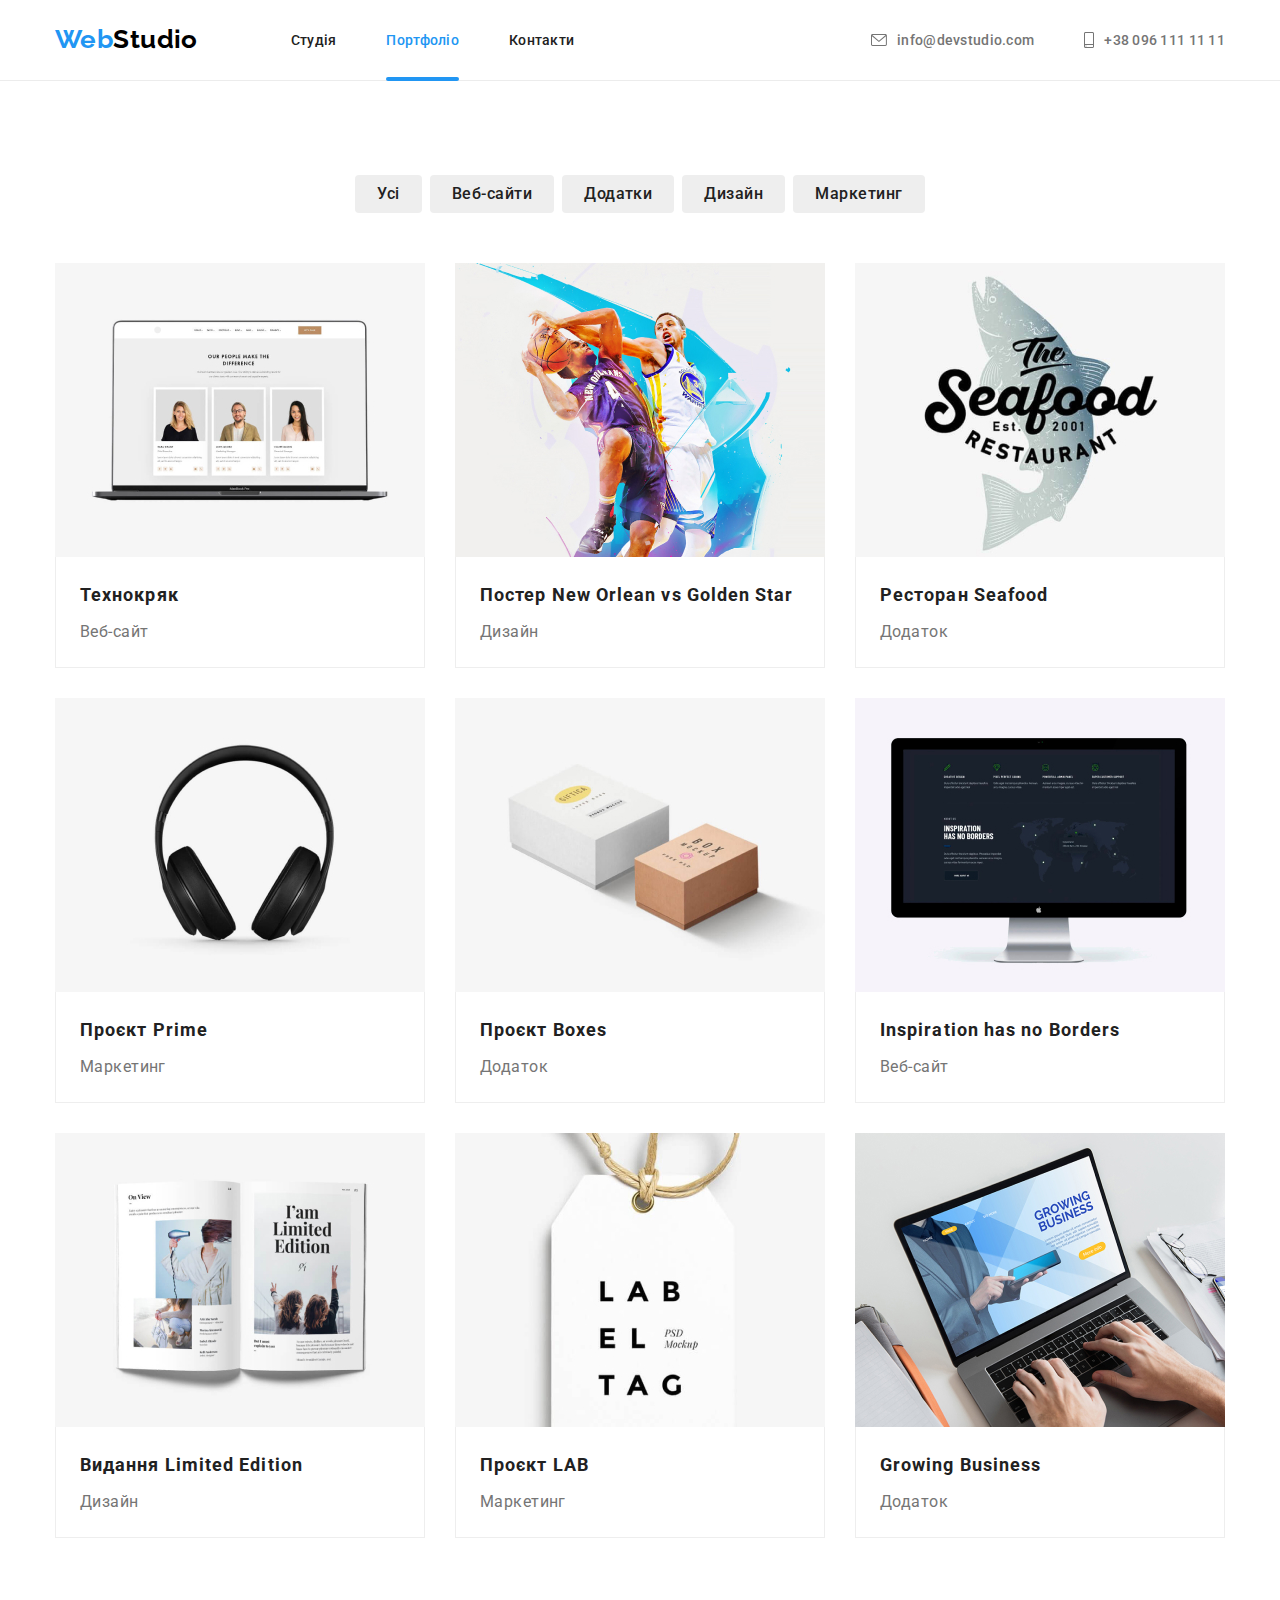
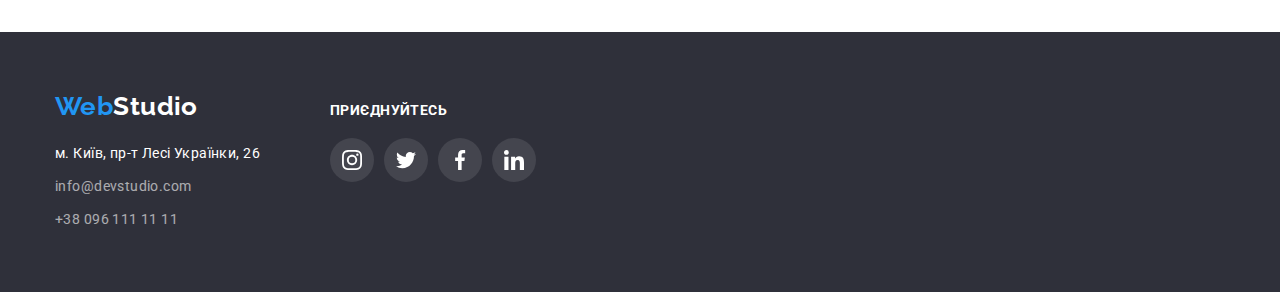
==== portfolio.html @ 3f6d94b1 "cloned repository" ====
<!DOCTYPE html>
<html lang="uk">
  <head>
    <meta charset="UTF-8" />
    <meta http-equiv="X-UA-Compatible" content="IE=edge" />
    <meta name="viewport" content="width=device-width, initial-scale=1.0" />
    <link
      rel="stylesheet"
      href="https://cdnjs.cloudflare.com/ajax/libs/modern-normalize/1.1.0/modern-normalize.css"
      integrity="sha512-Y0MM+V6ymRKN2zStTqzQ227DWhhp4Mzdo6gnlRnuaNCbc+YN/ZH0sBCLTM4M0oSy9c9VKiCvd4Jk44aCLrNS5Q=="
      crossorigin="anonymous"
      referrerpolicy="no-referrer"
    />
    <link rel="stylesheet" href="./styles.css/styles.css" />
    <link rel="preconnect" href="https://fonts.googleapis.com" />
    <link rel="preconnect" href="https://fonts.gstatic.com" crossorigin />
    <link
      href="https://fonts.googleapis.com/css2?family=Raleway:wght@700&family=Roboto:wght@400;500;700;900&display=swap"
      rel="stylesheet"
    />

    <title>WebStudio | Portfolio</title>
  </head>
  <body>
    <header class="page-header">
      <div class="container header-container">
        <a href="./index.html" class="header-logo"
          ><span class="accent">Web</span>Studio</a
        >
        <nav>
          <ul class="list nav-items">
            <li><a href="./index.html" class="nav-item">Студія</a></li>
            <li>
              <a href="./portfolio.html" class="active nav-item">Портфоліо</a>
            </li>
            <li><a href="" class="nav-item">Контакти</a></li>
          </ul>
        </nav>
        <ul class="list header-contacts">
          <li class="display-flex header-contact">
            <svg class="icon mail">
              <use href="./images/icons.svg#icon-envelope"></use>
            </svg>
            <a href="mailto:info@devstudio.com" class="header-contact"
              >info@devstudio.com</a
            >
          </li>
          <li class="display-flex header-contact">
            <svg class="icon phone">
              <use href="./images/icons.svg#icon-smartphone"></use>
            </svg>

            <a href="tel:+380961111111" class="header-contact"
              >+38 096 111 11 11</a
            >
          </li>
        </ul>
      </div>
    </header>
    <main>
      <section class="section">
        <div class="container">
          <h1 class="hidden">Проєкти фірми</h1>
          <ul class="list radio-btns">
            <li><button class="radio-btn" type="button">Усі</button></li>
            <li><button class="radio-btn" type="button">Веб-сайти</button></li>
            <li><button class="radio-btn" type="button">Додатки</button></li>
            <li><button class="radio-btn" type="button">Дизайн</button></li>
            <li><button class="radio-btn" type="button">Маркетинг</button></li>
          </ul>
          <ul class="products list">
            <li class="product">
              <a href="#" class="product-link">
                <div class="product-img">
                  <img
                    src="./images/img.jpg"
                    alt="Ноутбук, на якому відкритий сайт, що зображує фото трьох людех"
                    width="370"
                    height="294"
                    class="product-img"
                  />
                  <div class="img-description">
                    <p>
                      Ресурс пропонує комплексні пропозиції з різним рівнем
                      функціоналу та сервісів. Все це дозволить відвідувачу
                      отримати вичерпні відомості про компанію чи приватну
                      особу.
                    </p>
                  </div>
                </div>
                <div class="product-description">
                  <h2 class="product-heading">Технокряк</h2>
                  <p class="product-text">Веб-сайт</p>
                </div>
              </a>
            </li>
            <li class="product">
              <a href="#" class="product-link">
                <div class="product-img">
                  <img
                    src="./images/img-1.jpg"
                    alt="Один баскетболіст намагається перехопити м'яча в іншого"
                    width="370"
                    class="product-img"
                  />
                  <div class="img-description">
                    <p>
                      Ресурс пропонує комплексні пропозиції з різним рівнем
                      функціоналу та сервісів. Все це дозволить відвідувачу
                      отримати вичерпні відомості про компанію чи приватну
                      особу.
                    </p>
                  </div>
                </div>
                <div class="product-description">
                  <h2 class="product-heading">
                    Постер New Orlean vs Golden Star
                  </h2>
                  <p class="product-text">Дизайн</p>
                </div>
              </a>
            </li>
            <li class="product">
              <a href="#" class="product-link">
                <div class="product-img">
                  <img
                    src="./images/img-2.jpg"
                    alt="Логотип ресторану Seafood"
                    width="370"
                    class="product-img"
                  />
                  <div class="img-description">
                    <p>
                      Ресурс пропонує комплексні пропозиції з різним рівнем
                      функціоналу та сервісів. Все це дозволить відвідувачу
                      отримати вичерпні відомості про компанію чи приватну
                      особу.
                    </p>
                  </div>
                </div>
                <div class="product-description">
                  <h2 class="product-heading">Ресторан Seafood</h2>
                  <p class="product-text">Додаток</p>
                </div>
              </a>
            </li>
            <li class="product">
              <a href="#" class="product-link">
                <div class="product-img">
                  <img
                    src="./images/img-3.jpg"
                    alt="Чорні навушники"
                    width="370"
                    class="product-img"
                  />
                  <div class="img-description">
                    <p>
                      Ресурс пропонує комплексні пропозиції з різним рівнем
                      функціоналу та сервісів. Все це дозволить відвідувачу
                      отримати вичерпні відомості про компанію чи приватну
                      особу.
                    </p>
                  </div>
                </div>
                <div class="product-description">
                  <h2 class="product-heading">Проєкт Prime</h2>
                  <p class="product-text">Маркетинг</p>
                </div>
              </a>
            </li>
            <li class="product">
              <a href="#" class="product-link">
                <div class="product-img">
                  <img
                    src="./images/img-4.jpg"
                    alt="Дві коробки"
                    width="370"
                    class="product-img"
                  />
                  <div class="img-description">
                    <p>
                      Ресурс пропонує комплексні пропозиції з різним рівнем
                      функціоналу та сервісів. Все це дозволить відвідувачу
                      отримати вичерпні відомості про компанію чи приватну
                      особу.
                    </p>
                  </div>
                </div>
                <div class="product-description">
                  <h2 class="product-heading">Проєкт Boxes</h2>
                  <p class="product-text">Додаток</p>
                </div>
              </a>
            </li>
            <li class="product">
              <a href="#" class="product-link">
                <div class="product-img">
                  <img
                    src="./images/img-5.jpg"
                    alt="Монітор, що зображує сайт проєкту Inspiration has no Borders"
                    width="370"
                    class="product-img"
                  />
                  <div class="img-description">
                    <p>
                      Ресурс пропонує комплексні пропозиції з різним рівнем
                      функціоналу та сервісів. Все це дозволить відвідувачу
                      отримати вичерпні відомості про компанію чи приватну
                      особу.
                    </p>
                  </div>
                </div>
                <div class="product-description">
                  <h2 class="product-heading">Inspiration has no Borders</h2>
                  <p class="product-text">Веб-сайт</p>
                </div>
              </a>
            </li>
            <li class="product">
              <a href="#" class="product-link">
                <div class="product-img">
                  <img
                    src="./images/img-6.jpg"
                    alt="Відкрити книга"
                    width="370"
                    class="product-img"
                  />
                  <div class="img-description">
                    <p>
                      Ресурс пропонує комплексні пропозиції з різним рівнем
                      функціоналу та сервісів. Все це дозволить відвідувачу
                      отримати вичерпні відомості про компанію чи приватну
                      особу.
                    </p>
                  </div>
                </div>
                <div class="product-description">
                  <h2 class="product-heading">Видання Limited Edition</h2>
                  <p class="product-text">Дизайн</p>
                </div>
              </a>
            </li>
            <li class="product">
              <a href="#" class="product-link">
                <div class="product-img">
                  <img
                    src="./images/img-7.jpg"
                    alt="Бірка з написом Lab El Tag"
                    width="370"
                    class="product-img"
                  />
                  <div class="img-description">
                    <p>
                      Ресурс пропонує комплексні пропозиції з різним рівнем
                      функціоналу та сервісів. Все це дозволить відвідувачу
                      отримати вичерпні відомості про компанію чи приватну
                      особу.
                    </p>
                  </div>
                </div>
                <div class="product-description">
                  <h2 class="product-heading">Проєкт LAB</h2>
                  <p class="product-text">Маркетинг</p>
                </div>
              </a>
            </li>
            <li class="product">
              <a href="#" class="product-link">
                <div class="product-img">
                  <img
                    src="./images/img-8.jpg"
                    alt="Людина працює за ноутбуком, на якому відкритий додаток Growing Business"
                    width="370"
                    class="product-img"
                  />
                  <div class="img-description">
                    <p>
                      Ресурс пропонує комплексні пропозиції з різним рівнем
                      функціоналу та сервісів. Все це дозволить відвідувачу
                      отримати вичерпні відомості про компанію чи приватну
                      особу.
                    </p>
                  </div>
                </div>
                <div class="product-description">
                  <h2 class="product-heading">Growing Business</h2>
                  <p class="product-text">Додаток</p>
                </div>
              </a>
            </li>
          </ul>
        </div>
      </section>
    </main>
    <footer class="page-footer">
      <div class="container footer">
        <div>
          <a href="./index.html" class="footer-logo"
            ><span class="accent">Web</span>Studio</a
          >
          <address>
            <ul class="list">
              <li class="footer-address">
                <a
                  href="https://www.google.com/maps/place/Lesi+Ukrainky+Blvd,+26,+Kyiv,+02000/@50.4265841,30.5361971,17z/data=!3m1!4b1!4m5!3m4!1s0x40d4cf0e033ecbe9:0x57a4dffefec77da0!8m2!3d50.4265807!4d30.5383858"
                  target="_blank"
                  class="address-link first"
                  >м. Київ, пр-т Лесі Українки, 26</a
                >
              </li>
              <li class="footer-address">
                <a href="mailto:info@devstudio.com" class="address-link"
                  >info@devstudio.com</a
                >
              </li>
              <li class="footer-address">
                <a href="tel:+380961111111" class="address-link"
                  >+38 096 111 11 11</a
                >
              </li>
            </ul>
          </address>
        </div>
        <div class="footer-join-us">
          <b class="footer-subheading">приєднуйтесь</b>
          <ul class="list social-media-icons">
            <li class="social-media-icon-bcg">
              <a href="#" class="social-media-link footer-icon">
                <svg class="social-media-icon">
                  <use href="./images/icons.svg#icon-instagram-2"></use>
                </svg>
              </a>
            </li>
            <li class="social-media-icon-bcg">
              <a href="#" class="social-media-link footer-icon">
                <svg class="social-media-icon">
                  <use href="./images/icons.svg#icon-twitter-1"></use>
                </svg>
              </a>
            </li>
            <li class="social-media-icon-bcg">
              <a href="#" class="social-media-link footer-icon">
                <svg class="social-media-icon">
                  <use href="./images/icons.svg#icon-facebook-1"></use>
                </svg>
              </a>
            </li>
            <li class="social-media-icon-bcg">
              <a href="#" class="social-media-link footer-icon">
                <svg class="social-media-icon">
                  <use href="./images/icons.svg#icon-linkedin-1"></use>
                </svg>
              </a>
            </li>
          </ul>
        </div>
      </div>
    </footer>
  </body>
</html>
---- styles.css/styles.css ----
:root {
  --main-font: "Roboto", sans-serif;
  --logo-font: "Raleway", sans-serif;

  --accent: #2196f3;
  --accent-transparent: rgba(33, 150, 243, 0.9);
  --black-text: #212121;
  --grey-text: #757575;
  --black-background: #2f303a;
  --grey-button: #f5f4fa;
  --white: #fff;
  --black: #000;
  --grey: #eee;
  --social-media-icon: #afb1b8;
  --activity-bcg: rgba(47, 48, 58, 0.8);

  --cubic: cubic-bezier(0.4, 0, 0.2, 1);
}

*,
*::after,
*::before {
  box-sizing: border-box;
}

h1,
h2,
h3,
p,
b {
  margin: 0;
}

a {
  color: inherit;
}

body {
  font-family: var(--main-font);
  color: var(--grey-text);
  letter-spacing: 0.03em;
  font-size: 14px;
}

img {
  display: block;
  max-width: 100%;
  height: auto;
}

.list {
  list-style: none;
  margin: 0;
  padding: 0;
}

.container {
  width: 1200px;
  margin: 0 auto;
  padding-left: 15px;
  padding-right: 15px;
}

.section {
  padding-top: 94px;
  padding-bottom: 94px;
}

/* Header */

.page-header {
  border-bottom: 1px solid #ececec;
}

.header-container {
  display: flex;
  align-items: center;
}

/* logo */

.header-logo {
  margin-right: 93px;
  padding-top: 24px;
  padding-bottom: 25px;

  text-decoration: none;
  font-family: var(--logo-font);
  font-size: 26px;
  font-weight: 700;

  color: var(--black);
}

/* nav */

.nav-items {
  display: flex;
  gap: 50px;
}

.nav-item,
.nav-item:visited {
  padding-top: 32px;
  padding-bottom: 32px;

  color: var(--black-text);

  text-decoration: none;
  letter-spacing: 0.02em;
  font-weight: 500;

  transition-property: color;
  transition-duration: 250ms;
  transition-timing-function: var(--cubic);
}

.active {
  position: relative;
  overflow: hidden;
}

.active::after {
  position: absolute;
  content: "";
  bottom: -1px;
  left: 0;

  width: 100%;
  height: 4px;

  border-radius: 2px;
  background-color: var(--accent);
}

.accent,
.active,
.active:visited,
.nav-item:hover,
.nav-item:focus {
  color: var(--accent);
}

/* contacts */

.header-contacts {
  display: flex;
  gap: 50px;
  margin-left: auto;
  padding-top: 32px;
  padding-bottom: 32px;
}

.header-contact {
  display: flex;
  gap: 10px;
  align-items: center;

  color: inherit;
  text-decoration: none;
  letter-spacing: 0.02em;
  font-weight: 500;

  transition-property: color;
  transition-duration: 250ms;
  transition-timing-function: var(--cubic);
}

.header-contact:hover,
.header-contact:focus {
  color: var(--accent);
  cursor: pointer;
}

/* hero */

.hero {
  min-height: 600px;
  max-width: 1600px;
  margin: 0 auto;

  text-align: center;
  padding-top: 200px;
  padding-bottom: 200px;

  background-image: linear-gradient(
      to right,
      rgba(47, 48, 58, 0.4),
      rgba(47, 48, 58, 0.4)
    ),
    url("../images/hero-bcg.jpg");

  background-size: cover;
  background-position: center;
  background-repeat: no-repeat;
}

.hero-heading {
  margin: 0 auto 30px;
  width: 696px;

  color: var(--white);

  text-transform: uppercase;
  font-weight: 900;
  font-size: 44px;
  line-height: 1.36;
  letter-spacing: 0.06em;
}

.primary-btn {
  padding: 10px 32px;
  min-width: 216px;
  text-align: center;
  border-radius: 4px;

  color: var(--white);
  background-color: var(--accent);
  border: none;

  font-family: var(--main-font);
  font-weight: 700;
  letter-spacing: 0.06em;
  font-size: 16px;
  line-height: 1.88;

  cursor: pointer;
}

/* hidden headings */

.hidden {
  position: absolute;
  white-space: nowrap;
  width: 1px;
  height: 1px;
  overflow: hidden;
  border: 0;
  padding: 0;
  clip: rect(0 0 0 0);
  clip-path: inset(50%);
  margin: -1px;
}

/* features section */

.features {
  display: flex;
  gap: 30px;
  padding-bottom: 0;
}

.features-subsection {
  width: 270px;
}

.features-subsection > .icon {
  background-color: var(--grey-button);
  margin-bottom: 30px;
}

.features-heading {
  margin-bottom: 10px;

  font-weight: 700;
  font-size: 14px;
  text-transform: uppercase;

  color: var(--black-text);
}

.features-paragraph {
  line-height: 1.71;
}

/* activities section*/

.activity {
  position: relative;
}

.activities-photos {
  display: flex;
  gap: 30px;
}

.section-heading {
  margin-bottom: 50px;
  text-align: center;

  color: var(--black-text);

  font-weight: 700;
  font-size: 36px;
}

.activity-descr {
  position: absolute;
  bottom: 0;

  display: flex;
  justify-content: center;
  align-items: center;

  width: 100%;
  height: 70px;

  text-transform: uppercase;
  font-weight: 700;

  background-color: var(--activity-bcg);
  color: var(--white);
}

/* team section */

.team {
  background-color: var(--grey-button);
}

.team.list {
  display: flex;
  gap: 30px;

  text-align: center;
}

.team-subsection {
  border-radius: 0 0 4px 4px;
  box-shadow: 0px 1px 3px rgba(0, 0, 0, 0.12), 0px 1px 1px rgba(0, 0, 0, 0.14),
    0px 2px 1px rgba(0, 0, 0, 0.2);
  background-color: var(--white);
}

.team-description {
  padding-top: 30px;
  padding-bottom: 30px;
}

.team-name {
  color: var(--black-text);

  font-weight: 500;
  font-size: 16px;

  margin-bottom: 10px;
}

.team-text {
  font-size: 16px;
  margin-bottom: 16px;
}

.social-media-link {
  display: flex;
  justify-content: center;
  align-items: center;

  width: 100%;
  height: 100%;

  border-radius: 50%;
  color: var(--social-media-icon);

  transition-property: color, background-color;
  transition-duration: 250ms;
  transition-timing-function: var(--cubic);
}

.social-media-link:hover,
.social-media-link:focus {
  background-color: var(--accent);
  color: var(--white);
}

/* clients */

.clients {
  display: flex;
  justify-content: center;
  gap: 30px;
}

.client {
  width: 170px;
  height: 92px;
}

.client-link {
  display: flex;
  justify-content: center;
  align-items: center;

  width: 100%;
  height: 100%;

  border: 1px solid var(--social-media-icon);
  border-radius: 4px;

  color: var(--social-media-icon);

  transition-property: color, border-color;
  transition-duration: 250ms;
  transition-timing-function: var(--cubic);
}

.client-link:hover,
.client-link:focus {
  color: var(--accent);
  border-color: var(--accent);
  cursor: pointer;
}

.first-icon {
  width: 41px;
  height: 47px;
}

.second-icon {
  width: 40px;
  height: 52px;
}

.third-icon {
  width: 43px;
  height: 41px;
}

.fourth-icon {
  width: 84px;
  height: 41px;
}

.fifth-icon {
  width: 63px;
  height: 45px;
}

.sixth-icon {
  width: 94px;
  height: 44px;
}

/* footer */

.footer.container {
  display: flex;
  gap: 70px;
  align-items: baseline;
}

.page-footer {
  padding-top: 60px;
  padding-bottom: 60px;
  background-color: var(--black-background);
}

.footer-logo {
  display: block;
  margin-bottom: 20px;
  width: 200px;

  text-decoration: none;
  font-family: var(--logo-font);
  font-size: 26px;
  font-weight: 700;

  color: var(--white);
}

.footer-address {
  display: block;
}

.footer-address:not(:last-child) {
  margin-bottom: 9px;
}

.address-link,
.address-link:visited {
  display: block;
  color: var(--white);
  opacity: 0.6;

  text-decoration: none;
  font-weight: 400;
  font-style: normal;
  line-height: 1.71;

  transition-property: color;
  transition-duration: 250ms;
  transition-timing-function: var(--cubic);
}

.first,
.first:visited {
  opacity: 1;
}

.address-link:hover,
.address-link:focus {
  color: var(--accent);
}

.footer-subheading {
  display: inline-block;
  margin-bottom: 20px;
  font-weight: 700;

  text-transform: uppercase;
  text-decoration: none;

  color: var(--white);
}

.social-media-link.footer-icon {
  color: var(--white);
}

/* portfolio page */

/* radio buttons */

.radio-btns {
  display: flex;
  justify-content: center;
  gap: 8px;
  margin-bottom: 50px;
}

.radio-btn {
  padding: 6px 22px;
  border-radius: 4px;

  color: var(--black-text);
  background-color: var(--grey);
  border: none;

  font-family: var(--main-font);
  font-weight: 500;
  font-size: 16px;
  line-height: 1.62;
  letter-spacing: 0.03em;

  cursor: pointer;

  transition-property: color, background-color, box-shadow;
  transition-duration: 250ms;
  transition-timing-function: var(--cubic);
}

.radio-btn:hover,
.radio-btn:focus {
  color: var(--white);
  background-color: var(--accent);
  box-shadow: 0px 3px 1px rgba(0, 0, 0, 0.1), 0px 1px 2px rgba(0, 0, 0, 0.08),
    0px 2px 2px rgba(0, 0, 0, 0.12);
}

/* products */

.products {
  display: flex;
  gap: 30px;
  flex-wrap: wrap;
}

.product {
  width: 370px;
  margin: 0;
}

.product-link {
  display: block;

  text-decoration: none;

  transition-property: box-shadow;
  transition-duration: 250ms;
  transition-timing-function: var(--cubic);
}

.product-link:hover,
.product-link:focus {
  box-shadow: 0px 1px 1px rgba(0, 0, 0, 0.12), 0px 4px 4px rgba(0, 0, 0, 0.06),
    1px 4px 6px rgba(0, 0, 0, 0.16);
}

.product-description {
  padding: 20px 24px;

  border: 1px solid var(--grey);
  border-top: none;
}

.product-heading {
  font-weight: 700;
  line-height: 2;
  font-size: 18px;
  letter-spacing: 0.06em;

  color: var(--black-text);
}

.product-text {
  margin-top: 4px;

  font-size: 16px;
  line-height: 1.88;
}

.product-img {
  position: relative;
  overflow: hidden;
}

.product-link:hover .img-description,
.product-link:focus .img-description {
  transform: translateY(-100%);
}

.img-description {
  position: absolute;
  top: 100%;

  width: 100%;
  height: 100%;

  padding: 63px 24px;

  font-size: 18px;
  line-height: 1.56;

  background-color: var(--accent-transparent);
  color: var(--white);

  transition-property: transform;
  transition-duration: 250ms;
  transition-timing-function: var(--cubic);
}

/* icons */

.icon {
  display: block;
}

.icon.mail {
  width: 16px;
  height: 12px;
}

.icon.phone {
  width: 10px;
  height: 16px;
}

.feature-icon {
  width: 70px;
  height: 70px;
}

.icon-container {
  height: 120px;
  display: flex;
  justify-content: center;
  align-items: center;
  margin-bottom: 30px;

  background-color: var(--grey-button);
}

.social-media-icon {
  width: 20px;
  height: 20px;
}

.social-media-icons {
  display: flex;
  justify-content: center;
  gap: 10px;
  align-items: center;
}

.social-media-icon-bcg {
  width: 44px;
  height: 44px;

  border-radius: 50%;

  color: var(--social-media-icon);
  background-color: rgba(255, 255, 255, 0.1);
}

/* modal */

.backdrop {
  position: fixed;
  top: 0;
  left: 0;

  width: 100%;
  height: 100%;

  background-color: rgba(0, 0, 0, 0.2);
  opacity: 1;

  transition: opacity 250ms var(--cubic);
}

.is-hidden {
  opacity: 0;
  pointer-events: none;
}

.modal {
  position: absolute;
  top: 50%;
  left: 50%;
  transform: translate(-50%, -50%);

  width: 528px;
  height: 581px;

  border-radius: 4px;

  background-color: var(--white);
  box-shadow: 0px 1px 3px rgba(0, 0, 0, 0.12), 0px 1px 1px rgba(0, 0, 0, 0.14),
    0px 2px 1px rgba(0, 0, 0, 0.2);
  opacity: 1;

  transition: opacity 250ms var(--cubic);
}

.backdrop.is-hidden .modal {
  transform: translate(-50%, -50%);
  opacity: 0;
}

.close {
  position: absolute;
  top: 8px;
  right: 8px;

  width: 30px;
  height: 30px;

  cursor: pointer;
}

.close.btn {
  background-color: transparent;
  border: none;
}
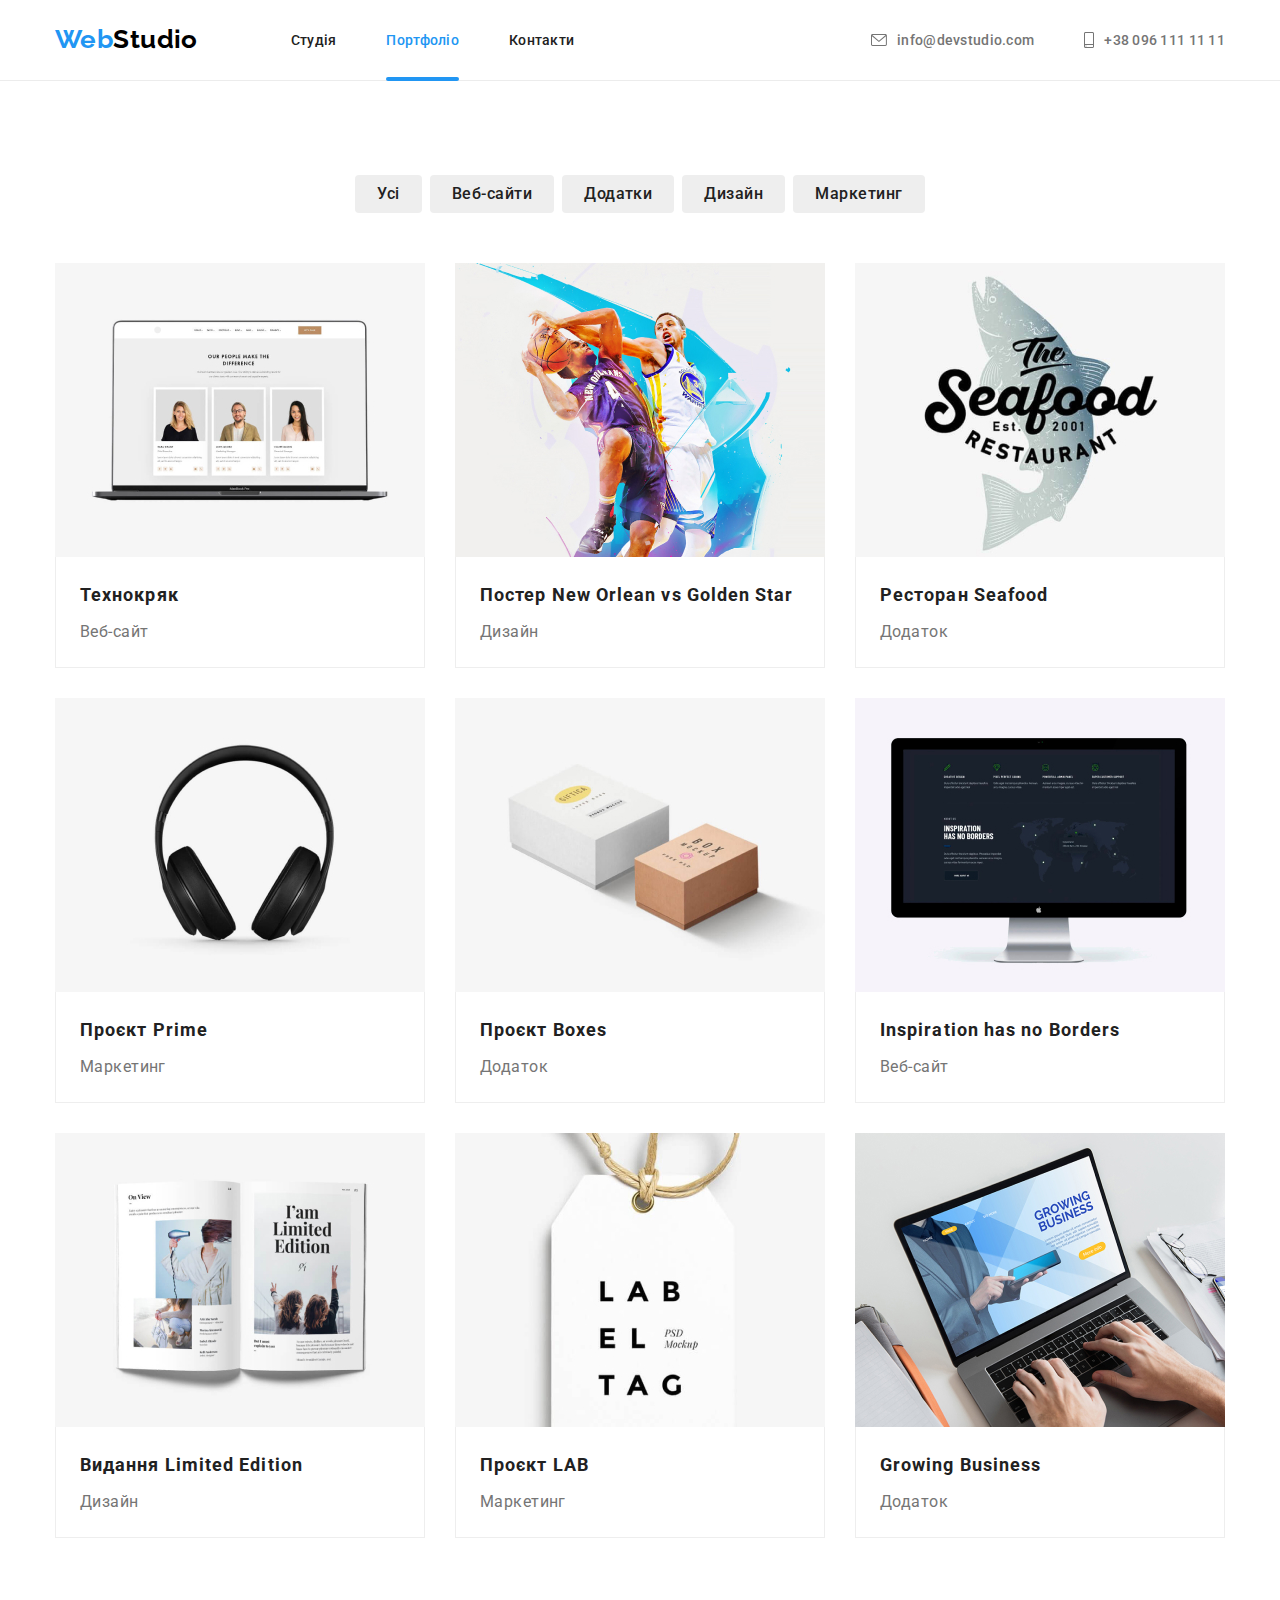
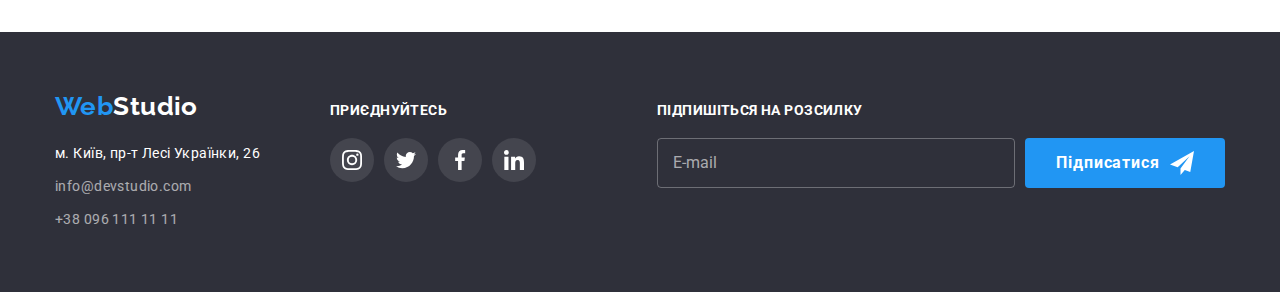
==== commit 44b0352b: "added footer subscribe form" ====
--- a/portfolio.html
+++ b/portfolio.html
@@ -321,7 +321,7 @@
             </ul>
           </address>
         </div>
-        <div class="footer-join-us">
+        <div>
           <b class="footer-subheading">приєднуйтесь</b>
           <ul class="list social-media-icons">
             <li class="social-media-icon-bcg">
@@ -354,6 +354,27 @@
             </li>
           </ul>
         </div>
+        <div class="subscribe">
+          <form action="#">
+            <label class="footer-subheading" for="subscribe-input"
+              >Підпишіться на розсилку</label
+            >
+            <div class="subscribe-container">
+              <input
+                type="email"
+                name="email"
+                class="subscribe-input"
+                id="subscribe-input"
+                placeholder="E-mail"
+              />
+              <button type="submit" class="footer-submit">
+                Підписатися<svg class="tg">
+                  <use href="./images/icons.svg#tg"></use>
+                </svg>
+              </button>
+            </div>
+          </form>
+        </div>
       </div>
     </footer>
   </body>
--- a/styles.css/styles.css
+++ b/styles.css/styles.css
@@ -517,6 +517,59 @@
   color: var(--white);
 }
 
+.subscribe {
+  margin-right: 0;
+  margin-left: auto;
+}
+
+.subscribe-input {
+  display: block;
+
+  width: 358px;
+  height: 50px;
+  padding: 15px;
+
+  color: var(--white);
+  background-color: transparent;
+  border: 1px solid rgba(255, 255, 255, 0.3);
+  border-radius: 4px;
+}
+
+.subscribe-input::placeholder {
+  font-size: 16px;
+  color: rgba(255, 255, 255, 0.6);
+}
+
+.subscribe-container {
+  display: flex;
+  gap: 10px;
+}
+
+.footer-submit {
+  display: flex;
+  gap: 10px;
+  justify-content: center;
+  align-items: center;
+
+  min-width: 200px;
+  padding: 10px 28px;
+  border: none;
+
+  font-weight: 700;
+  font-size: 16px;
+  letter-spacing: 0.06em;
+
+  border-radius: 4px;
+  background-color: var(--accent);
+  color: var(--white);
+}
+
+.tg {
+  display: inline;
+  width: 24px;
+  height: 24px;
+}
+
 /* portfolio page */
 
 /* radio buttons */
